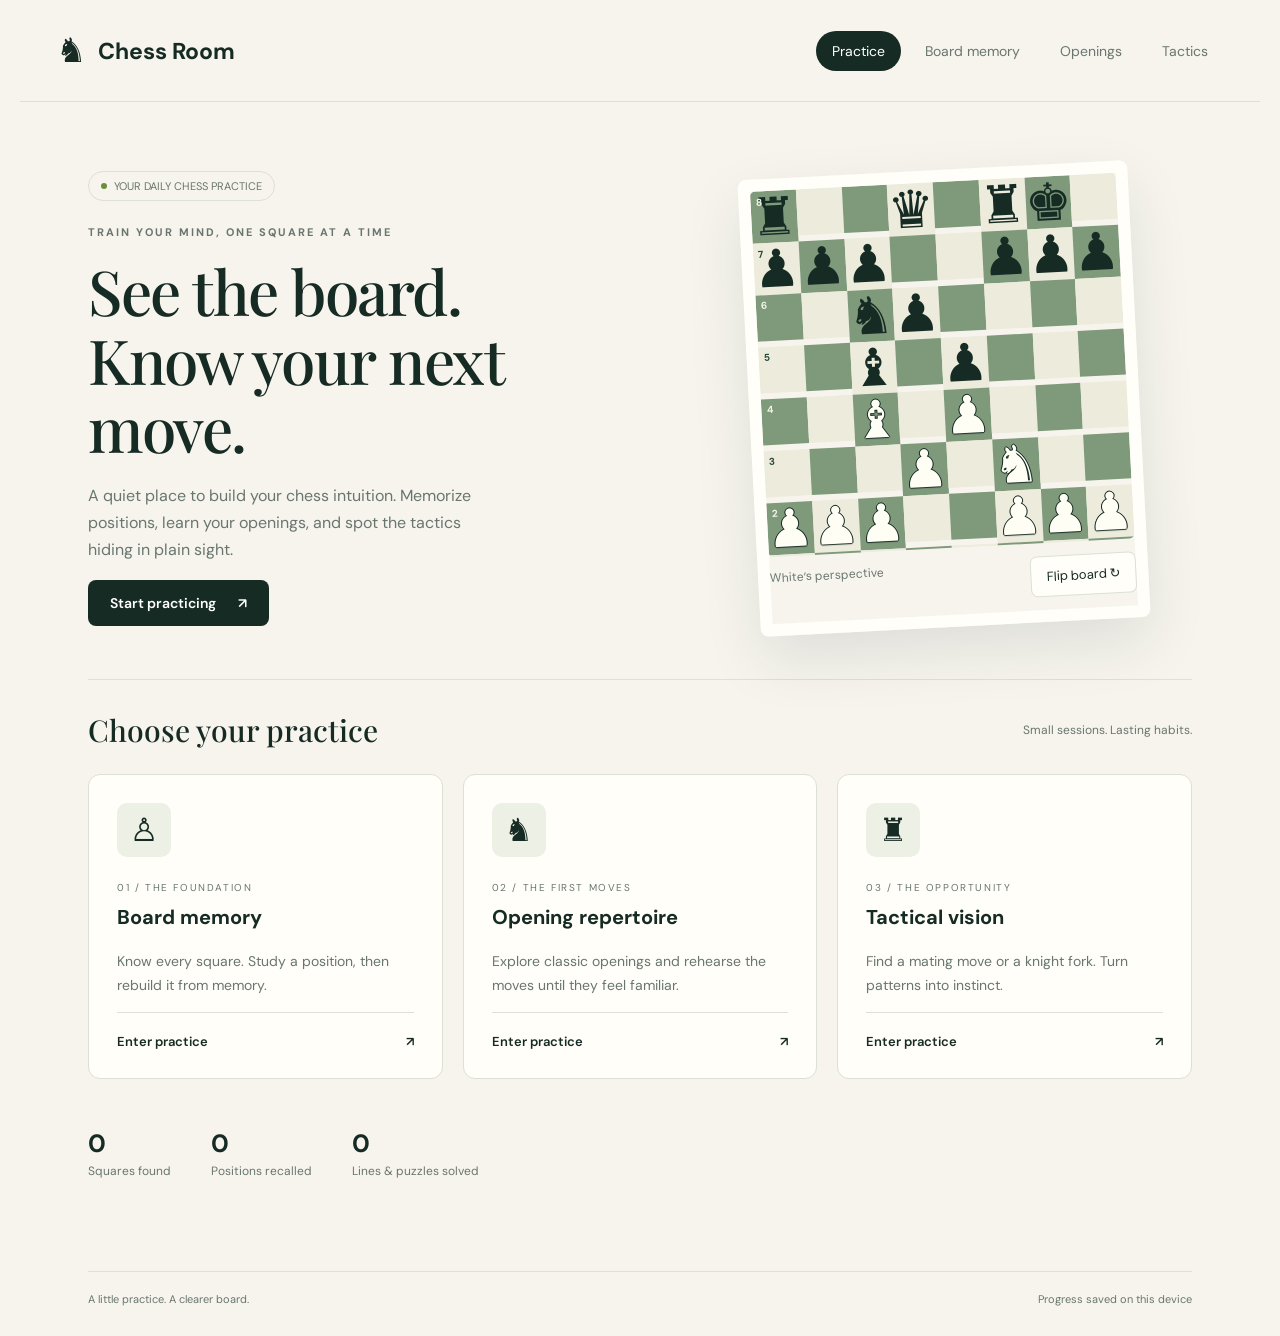
==== index.html @ 27b31d3d "Build mobile chess practice pages and Pages deployment" ====
<!doctype html>
<html lang="en"><head><meta charset="utf-8"><meta name="viewport" content="width=device-width,initial-scale=1"><meta name="theme-color" content="#172b25"><meta name="description" content="Build your chess memory with board, opening, and tactics practice."><title>Chess Room · Daily practice</title><link rel="stylesheet" href="styles.css"><script src="app.js" defer></script></head><body data-page="home"><div id="app"></div></body></html>
---- styles.css ----
@import url('https://fonts.googleapis.com/css2?family=DM+Sans:wght@400;500;600;700&family=Playfair+Display:wght@500;600&display=swap');
:root{--bg:#f6f4ed;--ink:#172b25;--muted:#69766f;--line:#dce0d5;--accent:#d4ee93;--white:#fffef9}*{box-sizing:border-box}body{margin:0;background:var(--bg);color:var(--ink);font-family:'DM Sans',system-ui,sans-serif}a{color:inherit;text-decoration:none}button,select{font:inherit}button,a,select{-webkit-tap-highlight-color:transparent}button{cursor:pointer}header{max-width:1240px;margin:auto;display:flex;align-items:center;justify-content:space-between;padding:28px 36px;border-bottom:1px solid var(--line);gap:20px}.brand{font-weight:700;font-size:23px;display:flex;align-items:center;gap:12px}.brand span{font-size:34px}nav{display:flex;gap:8px}nav a{font-size:14px;padding:11px 16px;border-radius:24px;color:var(--muted)}nav a.active{background:var(--ink);color:white}main{max-width:1168px;margin:0 auto;padding:48px 32px 64px}.eyebrow{font-size:11px;font-weight:700;letter-spacing:2px;text-transform:uppercase;color:var(--muted)}h1,h2,h3,p{margin-top:0}h1{font-family:'Playfair Display',Georgia,serif;font-weight:500;font-size:clamp(38px,5vw,62px);line-height:1.1;letter-spacing:-1.5px;margin-bottom:20px}h2{font-family:'Playfair Display',Georgia,serif;font-weight:500;font-size:30px}h3{font-size:20px}p{line-height:1.7;color:var(--muted)}.hero{display:grid;grid-template-columns:1.1fr 1fr;align-items:center;gap:64px;padding:20px 0 52px}.hero p{max-width:420px}.hero .board-wrap{max-width:390px;transform:rotate(-3deg);margin:auto;box-shadow:0 24px 60px #172b251a;border:12px solid var(--white);border-radius:8px}.pill{display:inline-flex;gap:7px;align-items:center;border:1px solid var(--line);border-radius:20px;padding:7px 12px;font-size:11px;color:var(--muted);margin-bottom:24px}.dot{width:6px;height:6px;background:#688f3c;border-radius:50%}.button,button.primary{display:inline-flex;justify-content:center;align-items:center;background:var(--ink);color:white;border:0;border-radius:8px;padding:14px 22px;font-weight:600;font-size:14px;gap:22px}.button:hover,button.primary:hover{background:#2c4c3e}.button.light{background:var(--accent);color:var(--ink)}.section-line{display:flex;align-items:center;justify-content:space-between;border-top:1px solid var(--line);padding-top:30px;margin-bottom:24px}.section-line h2{margin:0}.section-line span{font-size:12px;color:var(--muted)}.cards{display:grid;grid-template-columns:repeat(3,1fr);gap:20px}.card{border:1px solid var(--line);background:var(--white);padding:28px;border-radius:12px;display:flex;flex-direction:column}.card:hover{border-color:#93a483}.card .icon{font-size:32px;width:54px;height:54px;background:#edf0e5;border-radius:10px;display:grid;place-items:center;margin-bottom:24px}.card small{font-size:10px;text-transform:uppercase;letter-spacing:1.6px;color:var(--muted);margin-bottom:10px}.card p{font-size:14px;flex:1}.card .go{font-weight:600;font-size:13px;display:flex;justify-content:space-between;padding-top:20px;border-top:1px solid var(--line)}.stats{display:flex;gap:40px;padding:28px 0;margin-top:20px;font-size:12px;color:var(--muted)}.stats strong{font-size:25px;display:block;color:var(--ink);margin-bottom:3px}footer{max-width:1104px;margin:auto;padding:20px 0 30px;border-top:1px solid var(--line);font-size:11px;color:var(--muted);display:flex;justify-content:space-between;gap:16px}.practice-head{margin-bottom:32px}.practice-head h1{font-size:44px;margin:12px 0}.workspace{display:grid;grid-template-columns:minmax(280px,540px) 1fr;gap:48px;align-items:start}.board-wrap{width:100%;position:relative}.chessboard{display:grid;grid-template-columns:repeat(8,1fr);width:100%;aspect-ratio:1;border-radius:5px;overflow:hidden}.square{position:relative;border:0;border-radius:0;padding:0;background:#ecebdc;color:#264938;display:flex;align-items:center;justify-content:center;min-width:0;aspect-ratio:1}.square.dark{background:#7e9a7b}.square.selected{background:#e3c86e}.square.marked{box-shadow:inset 0 0 0 5px #e6be52}.square.correct{background:#b7dd70}.piece{font-family:'Segoe UI Symbol','DejaVu Sans',serif;font-size:clamp(24px,5vw,53px);line-height:1;color:#172b25}.piece.white{color:#fffef4;text-shadow:0 1px 1px #172b25,1px 0 #172b25,-1px 0 #172b25,0 -1px #172b25}.coord{position:absolute;font-size:10px;font-weight:700;left:5px;bottom:3px;color:#264938}.rank{top:4px;bottom:auto}.square.dark .coord{color:#f5f5e9}.square:focus-visible{outline:3px solid #f1aa26;outline-offset:-3px}.board-meta{display:flex;justify-content:space-between;margin:13px 0;font-size:12px;color:var(--muted)}.panel{background:var(--white);border:1px solid var(--line);border-radius:12px;padding:28px}.panel h2{margin-bottom:12px}.panel p{font-size:14px}.controls{display:flex;flex-wrap:wrap;gap:9px;margin:18px 0}.controls button,.secondary{border:1px solid var(--line);background:var(--white);border-radius:7px;padding:11px 15px;color:var(--ink);font-size:13px}.controls button.active{background:var(--ink);color:white}.field{display:block;font-size:12px;font-weight:600;margin:20px 0 8px}select{width:100%;border:1px solid var(--line);padding:12px;border-radius:7px;background:var(--white);color:var(--ink)}.prompt{font-family:'Playfair Display',Georgia,serif;font-size:34px;color:var(--ink);margin:18px 0}.feedback{min-height:52px;font-size:14px;line-height:1.6;margin:20px 0;color:var(--muted)}.feedback.success{color:#3d6c27}.moves{font-family:monospace;font-size:14px;line-height:2;background:#f0f2e8;padding:14px;border-radius:7px;margin:20px 0}.note{padding-top:18px;border-top:1px solid var(--line);font-size:12px!important}.palette{display:flex;gap:6px;flex-wrap:wrap}.palette button{width:42px;height:46px;border:1px solid var(--line);border-radius:5px;background:#eceddf;font-size:30px;font-family:'Segoe UI Symbol',serif}.palette button.active{outline:2px solid #496b3b}.palette button.white{color:white;text-shadow:1px 1px #172b25,-1px -1px #172b25}.hidden{visibility:hidden}button:disabled{opacity:.45;cursor:default}@media(min-width:1100px){.piece{font-size:52px}}@media(max-width:700px){header{padding:16px;display:block}.brand{font-size:21px;margin-bottom:16px}nav{justify-content:space-between;gap:2px}nav a{padding:10px 12px;font-size:12px}main{padding:30px 18px 40px}.hero{grid-template-columns:1fr;gap:28px;padding:0 0 40px}.hero .board-wrap{max-width:280px}.cards{grid-template-columns:1fr;gap:12px}.card{padding:22px}.card .icon{margin-bottom:16px}.workspace{grid-template-columns:1fr;gap:20px}.panel{padding:22px}.piece{font-size:clamp(28px,9vw,48px)}.practice-head h1{font-size:36px}.section-line{align-items:flex-start;gap:12px}.section-line span{max-width:110px;text-align:right}.stats{gap:26px}.coord{font-size:9px}footer{margin:0 18px}.hero h1{max-width:400px}}
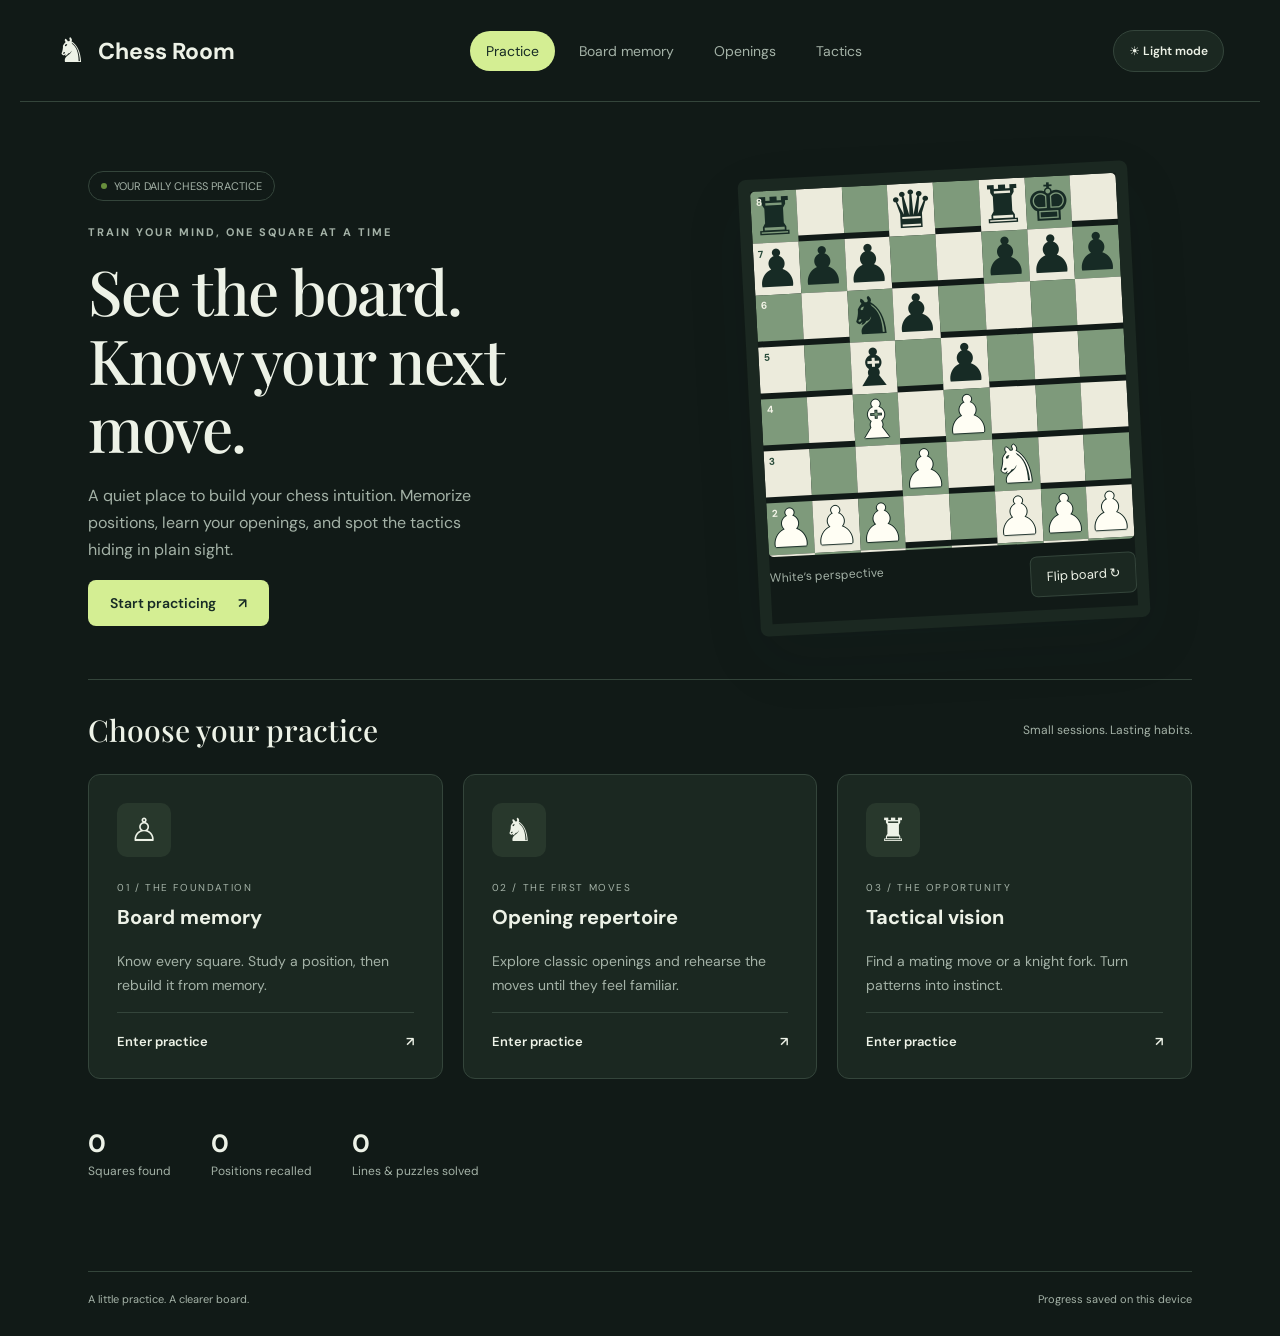
==== commit d453a4d4: "Default to dark mode with persistent theme toggle" ====
--- a/index.html
+++ b/index.html
@@ -1,2 +1,2 @@
 <!doctype html>
-<html lang="en"><head><meta charset="utf-8"><meta name="viewport" content="width=device-width,initial-scale=1"><meta name="theme-color" content="#172b25"><meta name="description" content="Build your chess memory with board, opening, and tactics practice."><title>Chess Room · Daily practice</title><link rel="stylesheet" href="styles.css"><script src="app.js" defer></script></head><body data-page="home"><div id="app"></div></body></html>
+<html lang="en"><head><meta charset="utf-8"><meta name="viewport" content="width=device-width,initial-scale=1"><meta name="theme-color" content="#172b25"><meta name="description" content="Build your chess memory with board, opening, and tactics practice."><title>Chess Room · Daily practice</title><script src="theme.js"></script><link rel="stylesheet" href="styles.css"><script src="app.js" defer></script></head><body data-page="home"><div id="app"></div></body></html>
--- a/styles.css
+++ b/styles.css
@@ -1,2 +1,15 @@
 @import url('https://fonts.googleapis.com/css2?family=DM+Sans:wght@400;500;600;700&family=Playfair+Display:wght@500;600&display=swap');
 :root{--bg:#f6f4ed;--ink:#172b25;--muted:#69766f;--line:#dce0d5;--accent:#d4ee93;--white:#fffef9}*{box-sizing:border-box}body{margin:0;background:var(--bg);color:var(--ink);font-family:'DM Sans',system-ui,sans-serif}a{color:inherit;text-decoration:none}button,select{font:inherit}button,a,select{-webkit-tap-highlight-color:transparent}button{cursor:pointer}header{max-width:1240px;margin:auto;display:flex;align-items:center;justify-content:space-between;padding:28px 36px;border-bottom:1px solid var(--line);gap:20px}.brand{font-weight:700;font-size:23px;display:flex;align-items:center;gap:12px}.brand span{font-size:34px}nav{display:flex;gap:8px}nav a{font-size:14px;padding:11px 16px;border-radius:24px;color:var(--muted)}nav a.active{background:var(--ink);color:white}main{max-width:1168px;margin:0 auto;padding:48px 32px 64px}.eyebrow{font-size:11px;font-weight:700;letter-spacing:2px;text-transform:uppercase;color:var(--muted)}h1,h2,h3,p{margin-top:0}h1{font-family:'Playfair Display',Georgia,serif;font-weight:500;font-size:clamp(38px,5vw,62px);line-height:1.1;letter-spacing:-1.5px;margin-bottom:20px}h2{font-family:'Playfair Display',Georgia,serif;font-weight:500;font-size:30px}h3{font-size:20px}p{line-height:1.7;color:var(--muted)}.hero{display:grid;grid-template-columns:1.1fr 1fr;align-items:center;gap:64px;padding:20px 0 52px}.hero p{max-width:420px}.hero .board-wrap{max-width:390px;transform:rotate(-3deg);margin:auto;box-shadow:0 24px 60px #172b251a;border:12px solid var(--white);border-radius:8px}.pill{display:inline-flex;gap:7px;align-items:center;border:1px solid var(--line);border-radius:20px;padding:7px 12px;font-size:11px;color:var(--muted);margin-bottom:24px}.dot{width:6px;height:6px;background:#688f3c;border-radius:50%}.button,button.primary{display:inline-flex;justify-content:center;align-items:center;background:var(--ink);color:white;border:0;border-radius:8px;padding:14px 22px;font-weight:600;font-size:14px;gap:22px}.button:hover,button.primary:hover{background:#2c4c3e}.button.light{background:var(--accent);color:var(--ink)}.section-line{display:flex;align-items:center;justify-content:space-between;border-top:1px solid var(--line);padding-top:30px;margin-bottom:24px}.section-line h2{margin:0}.section-line span{font-size:12px;color:var(--muted)}.cards{display:grid;grid-template-columns:repeat(3,1fr);gap:20px}.card{border:1px solid var(--line);background:var(--white);padding:28px;border-radius:12px;display:flex;flex-direction:column}.card:hover{border-color:#93a483}.card .icon{font-size:32px;width:54px;height:54px;background:#edf0e5;border-radius:10px;display:grid;place-items:center;margin-bottom:24px}.card small{font-size:10px;text-transform:uppercase;letter-spacing:1.6px;color:var(--muted);margin-bottom:10px}.card p{font-size:14px;flex:1}.card .go{font-weight:600;font-size:13px;display:flex;justify-content:space-between;padding-top:20px;border-top:1px solid var(--line)}.stats{display:flex;gap:40px;padding:28px 0;margin-top:20px;font-size:12px;color:var(--muted)}.stats strong{font-size:25px;display:block;color:var(--ink);margin-bottom:3px}footer{max-width:1104px;margin:auto;padding:20px 0 30px;border-top:1px solid var(--line);font-size:11px;color:var(--muted);display:flex;justify-content:space-between;gap:16px}.practice-head{margin-bottom:32px}.practice-head h1{font-size:44px;margin:12px 0}.workspace{display:grid;grid-template-columns:minmax(280px,540px) 1fr;gap:48px;align-items:start}.board-wrap{width:100%;position:relative}.chessboard{display:grid;grid-template-columns:repeat(8,1fr);width:100%;aspect-ratio:1;border-radius:5px;overflow:hidden}.square{position:relative;border:0;border-radius:0;padding:0;background:#ecebdc;color:#264938;display:flex;align-items:center;justify-content:center;min-width:0;aspect-ratio:1}.square.dark{background:#7e9a7b}.square.selected{background:#e3c86e}.square.marked{box-shadow:inset 0 0 0 5px #e6be52}.square.correct{background:#b7dd70}.piece{font-family:'Segoe UI Symbol','DejaVu Sans',serif;font-size:clamp(24px,5vw,53px);line-height:1;color:#172b25}.piece.white{color:#fffef4;text-shadow:0 1px 1px #172b25,1px 0 #172b25,-1px 0 #172b25,0 -1px #172b25}.coord{position:absolute;font-size:10px;font-weight:700;left:5px;bottom:3px;color:#264938}.rank{top:4px;bottom:auto}.square.dark .coord{color:#f5f5e9}.square:focus-visible{outline:3px solid #f1aa26;outline-offset:-3px}.board-meta{display:flex;justify-content:space-between;margin:13px 0;font-size:12px;color:var(--muted)}.panel{background:var(--white);border:1px solid var(--line);border-radius:12px;padding:28px}.panel h2{margin-bottom:12px}.panel p{font-size:14px}.controls{display:flex;flex-wrap:wrap;gap:9px;margin:18px 0}.controls button,.secondary{border:1px solid var(--line);background:var(--white);border-radius:7px;padding:11px 15px;color:var(--ink);font-size:13px}.controls button.active{background:var(--ink);color:white}.field{display:block;font-size:12px;font-weight:600;margin:20px 0 8px}select{width:100%;border:1px solid var(--line);padding:12px;border-radius:7px;background:var(--white);color:var(--ink)}.prompt{font-family:'Playfair Display',Georgia,serif;font-size:34px;color:var(--ink);margin:18px 0}.feedback{min-height:52px;font-size:14px;line-height:1.6;margin:20px 0;color:var(--muted)}.feedback.success{color:#3d6c27}.moves{font-family:monospace;font-size:14px;line-height:2;background:#f0f2e8;padding:14px;border-radius:7px;margin:20px 0}.note{padding-top:18px;border-top:1px solid var(--line);font-size:12px!important}.palette{display:flex;gap:6px;flex-wrap:wrap}.palette button{width:42px;height:46px;border:1px solid var(--line);border-radius:5px;background:#eceddf;font-size:30px;font-family:'Segoe UI Symbol',serif}.palette button.active{outline:2px solid #496b3b}.palette button.white{color:white;text-shadow:1px 1px #172b25,-1px -1px #172b25}.hidden{visibility:hidden}button:disabled{opacity:.45;cursor:default}@media(min-width:1100px){.piece{font-size:52px}}@media(max-width:700px){header{padding:16px;display:block}.brand{font-size:21px;margin-bottom:16px}nav{justify-content:space-between;gap:2px}nav a{padding:10px 12px;font-size:12px}main{padding:30px 18px 40px}.hero{grid-template-columns:1fr;gap:28px;padding:0 0 40px}.hero .board-wrap{max-width:280px}.cards{grid-template-columns:1fr;gap:12px}.card{padding:22px}.card .icon{margin-bottom:16px}.workspace{grid-template-columns:1fr;gap:20px}.panel{padding:22px}.piece{font-size:clamp(28px,9vw,48px)}.practice-head h1{font-size:36px}.section-line{align-items:flex-start;gap:12px}.section-line span{max-width:110px;text-align:right}.stats{gap:26px}.coord{font-size:9px}footer{margin:0 18px}.hero h1{max-width:400px}}
+/* Theme surfaces keep the chessboard's familiar green and cream squares. */
+:root{color-scheme:dark;--bg:#111a17;--ink:#edf2e7;--muted:#a4b2a7;--line:#34453b;--accent:#d4ee93;--white:#1b2821;--soft:#28382c;--action:#d4ee93;--action-ink:#172b25;--action-hover:#e0f5b2;--success:#b8df8c}
+:root[data-theme="light"]{color-scheme:light;--bg:#f6f4ed;--ink:#172b25;--muted:#69766f;--line:#dce0d5;--white:#fffef9;--soft:#edf0e5;--action:#172b25;--action-ink:#fff;--action-hover:#2c4c3e;--success:#3d6c27}
+nav a.active,.button,button.primary,.controls button.active{background:var(--action);color:var(--action-ink)}
+.button:hover,button.primary:hover{background:var(--action-hover)}
+.card .icon,.moves{background:var(--soft)}
+.feedback.success{color:var(--success)}
+.palette button{color:#172b25}
+.theme-toggle{flex-shrink:0;border:1px solid var(--line);border-radius:24px;background:var(--white);color:var(--ink);padding:11px 15px;font-size:12px;font-weight:600;min-height:42px}
+.theme-toggle:hover{background:var(--soft)}
+.theme-toggle:focus-visible,a:focus-visible,button:focus-visible,select:focus-visible{outline:2px solid var(--accent);outline-offset:3px}
+@media(max-width:850px) and (min-width:701px){header{flex-wrap:wrap}nav{order:3;width:100%;justify-content:center}}
+@media(max-width:700px){header{display:grid;grid-template-columns:1fr auto;gap:16px 8px}.brand{margin-bottom:0}nav{grid-column:1 / -1;grid-row:2}.theme-toggle{grid-column:2;grid-row:1;padding:10px 12px}}
